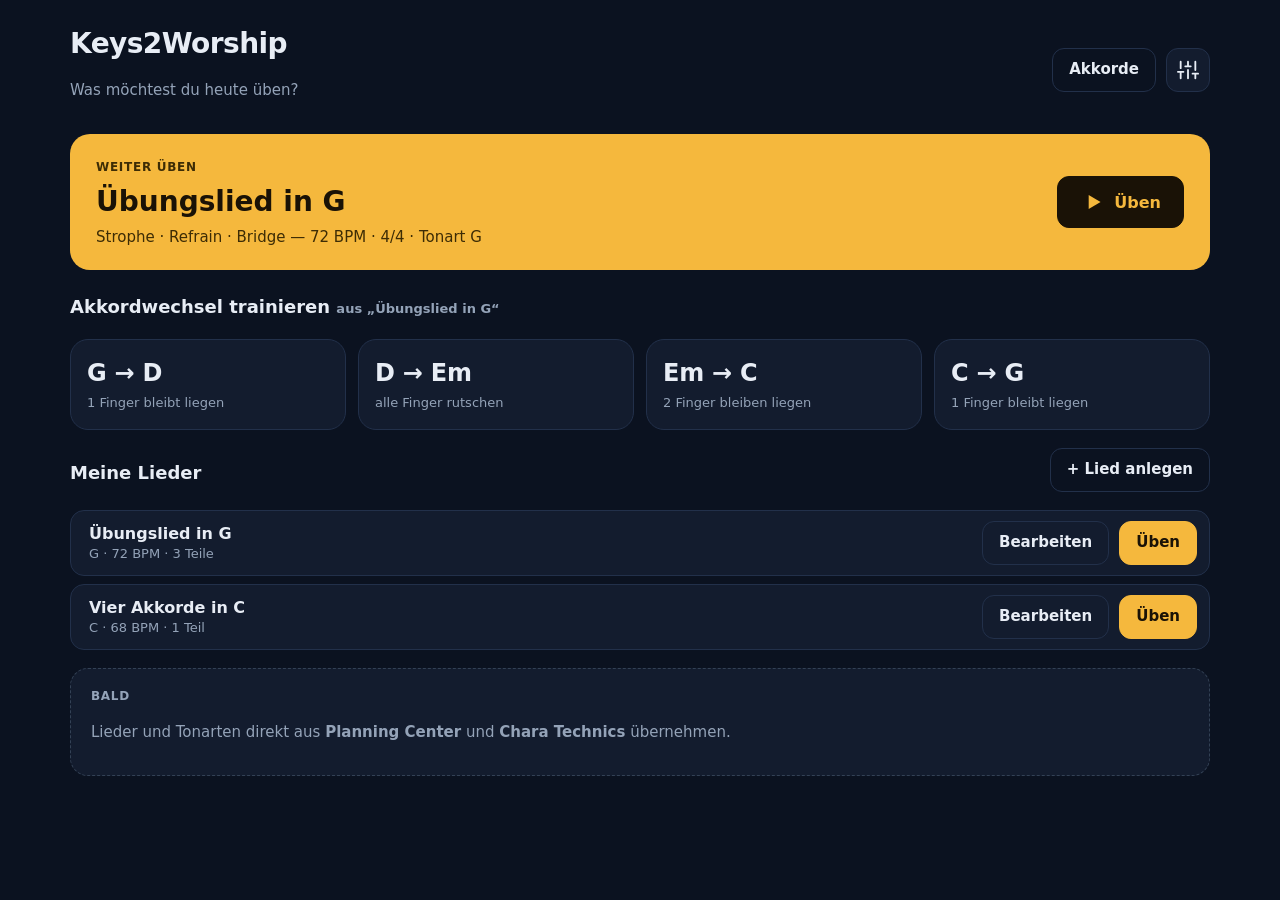
==== index.html @ e1649c47 "Prototyp v0.1: Übungsansicht mit gleitenden Fingersätzen, Metronom und Klang - Klaviatur mit farbige" ====
<!doctype html>
<html lang="de">
<head>
  <meta charset="utf-8">
  <meta name="viewport" content="width=device-width, initial-scale=1, viewport-fit=cover, user-scalable=no">
  <meta name="theme-color" content="#0B1220">
  <meta name="apple-mobile-web-app-capable" content="yes">
  <meta name="mobile-web-app-capable" content="yes">
  <meta name="apple-mobile-web-app-status-bar-style" content="black-translucent">
  <meta name="apple-mobile-web-app-title" content="Keys2Worship">
  <meta name="description" content="Klavier lernen für Lobpreis: Fingersätze, kurze Akkordwechsel, Metronom.">
  <title>Keys2Worship</title>
  <link rel="manifest" href="manifest.webmanifest">
  <link rel="icon" href="icons/icon.svg" type="image/svg+xml">
  <link rel="apple-touch-icon" href="icons/apple-touch-icon.png">
  <link rel="stylesheet" href="css/app.css">
</head>
<body>
  <main id="app" aria-live="off"></main>
  <dialog id="settings" aria-label="Einstellungen"></dialog>
  <noscript>Keys2Worship braucht JavaScript.</noscript>
  <script type="module" src="js/app.js"></script>
</body>
</html>
---- css/app.css ----
/* Keys2Worship – dunkle "Bühnenlicht"-Oberfläche, optimiert fürs iPad im Querformat */
:root {
  --bg: #0B1220;
  --surface: #131C2E;
  --line: #22304A;
  --line-2: #334155;
  --text: #E8EDF5;
  --text-2: #CBD5E1;
  --muted: #94A3B8;
  --accent: #F5B83D;
  --accent-ink: #1A1206;
  --accent-ink-2: #3D2C05;
  --ok: #4ADE80;
  --danger: #F87171;
  --radius: 18px;
  --chord: ui-rounded, "SF Pro Rounded", "Nunito", system-ui, sans-serif;
  --pad: max(20px, env(safe-area-inset-left));
  color-scheme: dark;
}
* { box-sizing: border-box; }
html, body { margin: 0; background: var(--bg); color: var(--text); }
body {
  font: 15px/1.45 -apple-system, BlinkMacSystemFont, "Inter", "Segoe UI", system-ui, sans-serif;
  -webkit-font-smoothing: antialiased;
  -webkit-tap-highlight-color: transparent;
  overscroll-behavior: none;
}
button, input, select { font: inherit; color: inherit; }
button { cursor: pointer; }
a { color: var(--accent); text-decoration: none; }
:focus-visible { outline: 3px solid var(--accent); outline-offset: 2px; }
.sr-only { position: absolute; width: 1px; height: 1px; overflow: hidden; clip: rect(0 0 0 0); white-space: nowrap; }
.chord-font { font-family: var(--chord); font-weight: 700; letter-spacing: -0.01em; }
.muted { color: var(--muted); }
.small { font-size: 13px; }
.tiny { font-size: 11px; }
.strong { color: var(--text-2); font-weight: 600; }
.ok { color: var(--ok); }
.accent-text { color: var(--accent); }
.row-gap { display: flex; align-items: center; gap: 10px; }
.wrap { flex-wrap: wrap; }
.eyebrow { display: inline-flex; align-items: center; gap: 6px; font-size: 12px; font-weight: 700; letter-spacing: .06em; text-transform: uppercase; color: var(--muted); }
.eyebrow.accent { color: var(--accent); }
.eyebrow.dark { color: var(--accent-ink-2); }

/* Buttons */
.btn { display: inline-flex; align-items: center; justify-content: center; gap: 8px; min-height: 44px; padding: 0 16px; border-radius: 12px; border: 1px solid var(--line); background: var(--surface); color: var(--text); font-weight: 600; white-space: nowrap; }
.btn.primary { background: var(--accent); border-color: var(--accent); color: var(--accent-ink); }
.btn.dark { background: var(--accent-ink); border-color: var(--accent-ink); color: var(--accent); }
.btn.big { min-height: 52px; padding: 0 22px; font-size: 16px; }
.btn.ghost { background: transparent; }
.btn.danger { color: var(--danger); }
.btn.wide { width: 100%; }
.icon-btn { display: inline-flex; align-items: center; justify-content: center; width: 44px; height: 44px; border-radius: 12px; border: 1px solid var(--line); background: var(--surface); font-size: 22px; font-weight: 600; flex: none; }
.icon-btn.small { width: 40px; height: 40px; font-size: 20px; }
.icon-btn.tall { height: 76px; width: 48px; }
.back { display: inline-flex; align-items: center; gap: 6px; min-height: 44px; font-weight: 600; }
.play { width: 60px; height: 60px; border-radius: 50%; border: 0; background: var(--accent); color: var(--accent-ink); display: inline-flex; align-items: center; justify-content: center; flex: none; }

/* Segmentierte Auswahl */
.seg { display: inline-flex; gap: 3px; padding: 4px; border-radius: 14px; background: var(--surface); border: 1px solid var(--line); flex-wrap: wrap; }
.seg button { min-height: 38px; padding: 0 14px; border: 0; border-radius: 10px; background: transparent; color: var(--text-2); font-weight: 600; font-size: 14px; }
.seg button[aria-pressed="true"] { background: var(--accent); color: var(--accent-ink); }
.seg.small button { min-height: 34px; padding: 0 10px; font-size: 13px; }

/* Seitenlayout */
.page { max-width: 1180px; margin: 0 auto; padding: max(24px, env(safe-area-inset-top)) var(--pad) 48px; display: flex; flex-direction: column; gap: 18px; }
.topbar { display: flex; justify-content: space-between; align-items: center; gap: 16px; flex-wrap: wrap; }
.h1 { margin: 0; font-size: 28px; font-weight: 750; letter-spacing: -0.02em; }
.h2 { margin: 6px 0 0; font-size: 18px; }
.h2-row { display: flex; justify-content: space-between; align-items: center; }
.card { background: var(--surface); border: 1px solid var(--line); border-radius: var(--radius); padding: 16px 20px; }
.card.dashed { border-style: dashed; border-color: var(--line-2); }
.hero { background: var(--accent); color: var(--accent-ink); border-radius: 20px; padding: 22px 26px; display: flex; justify-content: space-between; align-items: center; gap: 16px; flex-wrap: wrap; }
.hero-title { margin: 4px 0; font-size: 28px; }
.hero-sub { margin: 0; color: var(--accent-ink-2); }
.tiles { display: grid; grid-template-columns: repeat(auto-fill, minmax(220px, 1fr)); gap: 12px; }
.tile { background: var(--surface); border: 1px solid var(--line); border-radius: var(--radius); padding: 16px; color: var(--text); display: flex; flex-direction: column; gap: 4px; }
.tile-title { font-size: 24px; }
.list { list-style: none; margin: 0; padding: 0; display: flex; flex-direction: column; gap: 8px; }
.list-item { display: flex; justify-content: space-between; align-items: center; gap: 12px; padding: 10px 12px 10px 18px; background: var(--surface); border: 1px solid var(--line); border-radius: 14px; flex-wrap: wrap; }
.list-item > div:first-child { display: flex; flex-direction: column; }
.li-title { font-weight: 600; font-size: 16px; }

/* Editor */
.editor { display: grid; grid-template-columns: minmax(280px, 360px) 1fr; gap: 16px; align-items: start; }
.form { display: flex; flex-direction: column; gap: 18px; }
.field { display: flex; flex-direction: column; gap: 8px; }
.field > span:first-child { font-size: 13px; font-weight: 600; color: var(--text-2); }
.input { height: 48px; padding: 0 14px; border-radius: 12px; border: 1px solid var(--line-2); background: var(--bg); color: var(--text); font-size: 16px; width: 100%; }
.input.center { text-align: center; font-size: 20px; }
.small-input { height: 40px; font-weight: 700; max-width: 240px; }
.stepper { display: flex; gap: 8px; align-items: center; }
.sections { display: flex; flex-direction: column; gap: 12px; }
.section { display: flex; flex-direction: column; gap: 10px; }
.section-head { display: flex; justify-content: space-between; gap: 8px; }
.chips { display: flex; flex-wrap: wrap; gap: 6px; min-height: 28px; }
.chip { padding: 3px 10px; border-radius: 8px; background: var(--bg); border: 1px solid var(--line-2); font-family: var(--chord); font-weight: 700; }
.chip.bad { border-color: var(--danger); color: var(--danger); }
code { background: var(--bg); padding: 1px 6px; border-radius: 6px; }

/* Übungsansicht */
.practice { height: 100dvh; display: flex; flex-direction: column; gap: 12px; padding: max(12px, env(safe-area-inset-top)) var(--pad) max(12px, env(safe-area-inset-bottom)); overflow: hidden; }
.p-top { display: flex; justify-content: space-between; align-items: center; gap: 12px; flex-wrap: wrap; }
.p-title { display: flex; flex-direction: column; }
.p-title strong { font-size: 18px; }
.strip { display: flex; gap: 10px; align-items: center; }
.strip-scroll { flex: 1; display: flex; gap: 10px; overflow-x: auto; scroll-snap-type: x proximity; padding: 2px; scrollbar-width: none; }
.strip-scroll::-webkit-scrollbar { display: none; }
.chord-card { flex: 0 0 auto; min-width: 150px; height: 76px; border-radius: 14px; border: 2px solid var(--line); background: var(--surface); display: flex; align-items: center; justify-content: space-between; gap: 12px; padding: 0 16px; text-align: left; scroll-snap-align: center; }
.cc-name { font-size: 32px; }
.cc-meta { display: flex; flex-direction: column; align-items: flex-end; }
.cc-tag { font-size: 11px; font-weight: 700; letter-spacing: .05em; text-transform: uppercase; color: var(--muted); }
.cc-inv { font-size: 12px; color: var(--muted); }
.chord-card.cur { background: var(--accent); border-color: var(--accent); color: var(--accent-ink); }
.chord-card.cur .cc-tag, .chord-card.cur .cc-inv { color: var(--accent-ink-2); }
.chord-card.nxt { border-style: dashed; border-color: var(--accent); }
.p-mid { display: grid; grid-template-columns: minmax(240px, 300px) 1fr minmax(290px, 330px); gap: 12px; }
.now { display: flex; align-items: center; gap: 16px; }
.now-col { display: flex; flex-direction: column; }
.now-name { font-size: 64px; line-height: 1; }
.next-name { font-size: 40px; line-height: 1; color: var(--text-2); }
.moves { display: flex; flex-direction: column; gap: 8px; }
.moves-head { display: flex; justify-content: space-between; gap: 10px; flex-wrap: wrap; }
.mv { display: flex; align-items: center; gap: 12px; }
.mv-t { font-weight: 600; min-width: 200px; }
.dot { width: 26px; height: 26px; border-radius: 50%; display: inline-flex; align-items: center; justify-content: center; color: var(--bg); font-weight: 700; font-size: 14px; flex: none; }
.dot.solid { width: 16px; height: 16px; background: var(--text); }
.dot.dashed { width: 16px; height: 16px; border: 2px dashed var(--text); }
.dot.lh { width: 18px; height: 18px; background: #475569; color: #fff; font-size: 10px; }
.metro { display: flex; flex-direction: column; gap: 10px; justify-content: space-between; }
.metro-row { display: flex; align-items: center; justify-content: space-between; gap: 8px; }
.beats { display: flex; align-items: center; gap: 12px; height: 28px; }
.beat { width: 18px; height: 18px; border-radius: 50%; background: var(--line); transition: background-color 60ms; }
.beat.big { width: 24px; height: 24px; }
.beat.on { background: var(--text); }
.beat.on.accent { background: var(--accent); }
.bpm { display: flex; flex-direction: column; align-items: center; min-width: 52px; }
.bpm span:first-child { font-size: 26px; line-height: 1; }
.warn { margin: 0; color: var(--danger); font-size: 13px; }
.legend { display: flex; justify-content: space-between; gap: 12px; flex-wrap: wrap; font-size: 13px; color: var(--text-2); }
.lg { display: inline-flex; align-items: center; gap: 6px; }
.legend .dot { width: 20px; height: 20px; font-size: 11px; }

/* Klaviatur */
.kb-wrap { flex: 1; min-height: 190px; display: flex; flex-direction: column; }
.kb { position: relative; display: flex; flex-direction: column; }
.kb-arrows { position: relative; height: 62px; flex: none; }
.kb-keys { position: relative; flex: 1; min-height: 150px; overflow: hidden; border-radius: 0 0 12px 12px; box-shadow: 0 -6px 0 #1E293B; background: var(--bg); touch-action: manipulation; user-select: none; -webkit-user-select: none; }
.key { position: absolute; top: 0; margin: 0; padding: 0; border: 0; touch-action: manipulation; }
.key.white { background: #F8FAFC; border-radius: 0 0 8px 8px; display: flex; align-items: flex-end; justify-content: center; padding-bottom: 6px; font-size: 11px; font-weight: 600; color: #475569; z-index: 1; }
.key.black { background: #111827; border-radius: 0 0 6px 6px; box-shadow: inset 0 -6px 0 rgba(0,0,0,.35); z-index: 2; }
.key.down { filter: brightness(.8); }
.kb-overlay { position: absolute; inset: 0; pointer-events: none; z-index: 3; }
.kb-layer { position: absolute; inset: 0; }
.kb-marker { position: absolute; left: 0; top: 0; width: var(--marker, 34px); height: var(--marker, 34px); border-radius: 50%; border: 3px solid; display: flex; align-items: center; justify-content: center; font-weight: 800; font-size: calc(var(--marker, 34px) * 0.5); will-change: transform; }
.kb-marker.ghost { background: #fff; border-style: dashed; transition: opacity .2s; }
.kb-pill { position: absolute; left: 0; top: 0; width: 48px; height: 18px; border-radius: 9px; background: var(--bg); color: var(--accent); font-size: 11px; font-weight: 700; display: flex; align-items: center; justify-content: center; }
.kb-arrow { position: absolute; height: 3px; border-radius: 2px; }
.kb-arrowhead { position: absolute; width: 0; height: 0; border-top: 7px solid transparent; border-bottom: 7px solid transparent; }
.kb-arrowhead.right { border-left: 12px solid currentColor; }
.kb-arrowhead.left { border-right: 12px solid currentColor; }
.kb-chip { position: absolute; width: 20px; height: 20px; border-radius: 50%; color: var(--bg); font-size: 12px; font-weight: 700; display: flex; align-items: center; justify-content: center; }

/* Bibliothek */
.lib-head { display: flex; align-items: baseline; gap: 16px; flex-wrap: wrap; }
.lib-name { font-size: 60px; line-height: 1; }
.lib-grid { display: grid; grid-template-columns: repeat(auto-fit, minmax(300px, 1fr)); gap: 14px; }
.lib-card { display: flex; flex-direction: column; gap: 12px; }
.lib-row { display: flex; justify-content: space-between; align-items: center; gap: 8px; }
.mini-kb { height: 130px; }
.mini-kb .kb-keys { min-height: 120px; }
.seg.roots button { min-width: 48px; font-family: var(--chord); font-size: 16px; }

/* Einstellungen */
dialog { border: 1px solid var(--line); border-radius: 20px; background: var(--surface); color: var(--text); padding: 0; width: min(520px, 92vw); }
dialog::backdrop { background: rgba(0,0,0,.55); }
.sheet { padding: 22px; display: flex; flex-direction: column; gap: 14px; }
.sheet h2 { margin: 0 0 4px; }
.sheet .row { display: flex; justify-content: space-between; align-items: center; gap: 16px; min-height: 44px; }
.sheet select, .sheet input[type=range] { min-height: 40px; background: var(--bg); border: 1px solid var(--line-2); border-radius: 10px; padding: 0 10px; }
.sheet input[type=checkbox] { width: 24px; height: 24px; accent-color: var(--accent); }
.sheet-actions { display: flex; justify-content: flex-end; }

/* Kleinere Bildschirme */
@media (max-width: 1000px) {
  .p-mid { grid-template-columns: 1fr minmax(280px, 330px); }
  .p-mid .moves { display: none; }
  .editor { grid-template-columns: 1fr; }
}
@media (max-width: 700px) {
  .hide-narrow { display: none; }
  .p-mid { grid-template-columns: 1fr; }
}
/* iPhone quer und andere niedrige Bildschirme */
@media (max-height: 560px) {
  .practice { gap: 8px; padding-top: max(8px, env(safe-area-inset-top)); }
  .hide-short, .p-mid .moves, .p-mid .now, .p-title span, .back span { display: none; }
  .p-top { flex-wrap: nowrap; }
  .p-top > .row-gap:first-child { flex: none; }
  .p-top > .row-gap.wrap { flex-wrap: nowrap; overflow-x: auto; scrollbar-width: none; }
  .p-top > .row-gap.wrap::-webkit-scrollbar { display: none; }
  .p-title strong { font-size: 15px; white-space: nowrap; }
  .seg { flex-wrap: nowrap; flex: none; }
  .seg button { min-height: 34px; padding: 0 10px; font-size: 13px; white-space: nowrap; }
  .chord-card { height: 50px; min-width: 104px; padding: 0 12px; }
  .cc-name { font-size: 24px; }
  .cc-inv { display: none; }
  .icon-btn.tall { height: 50px; width: 44px; }
  .p-mid { display: flex; }
  .metro { flex: 1; flex-direction: row; align-items: center; padding: 6px 12px; gap: 14px; }
  .metro .eyebrow { display: none; }
  .play { width: 46px; height: 46px; }
  .bpm span:first-child { font-size: 22px; }
  .kb-arrows { height: 44px; }
  .kb-wrap { min-height: 140px; }
  .kb-keys { min-height: 110px; }
}
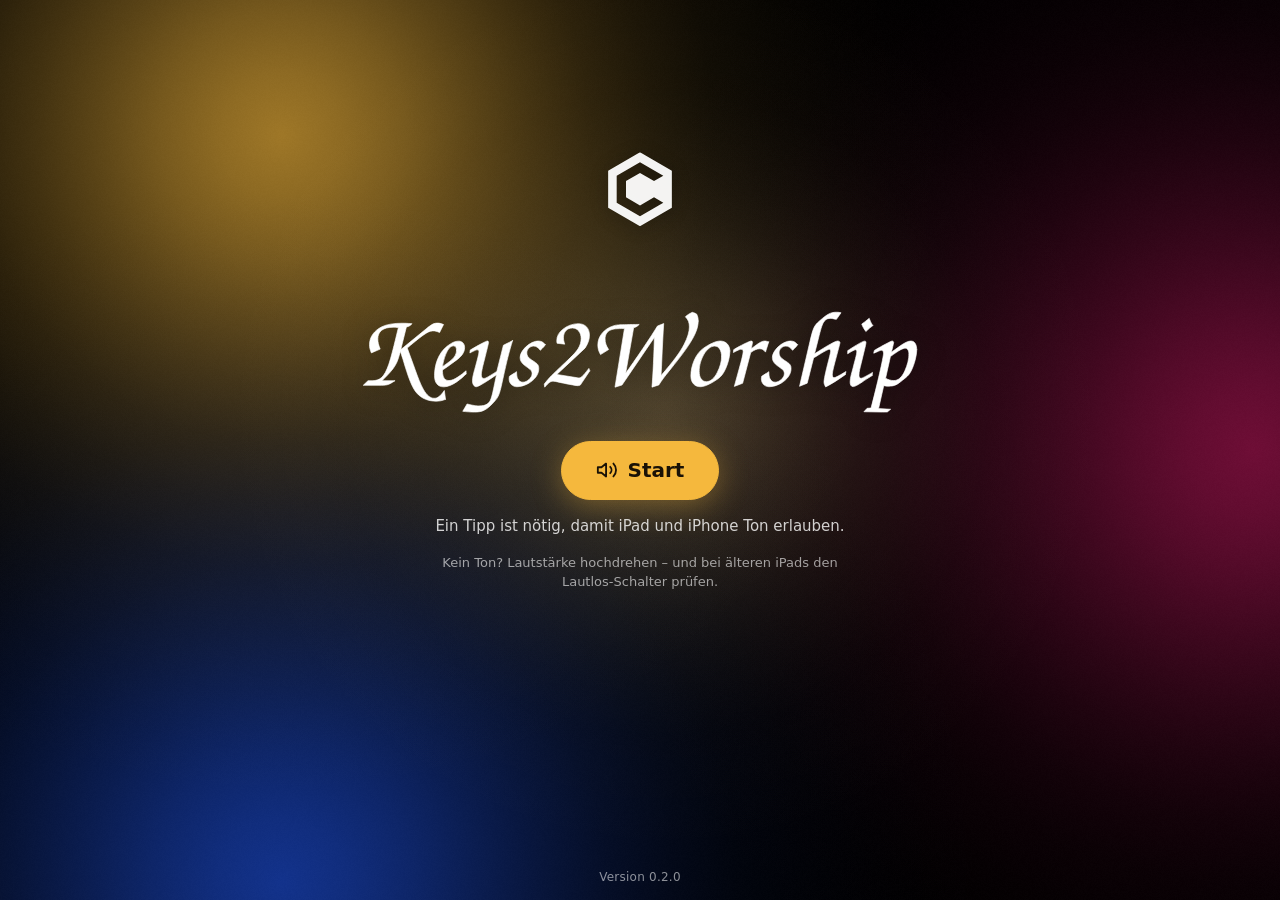
==== commit e629481e: "Version 0.2.0: Startbildschirm mit Schriftzug-Animation und Ton-Freischaltung - Startbildschirm wie " ====
--- a/index.html
+++ b/index.html
@@ -17,6 +17,21 @@
 </head>
 <body>
   <main id="app" aria-live="off"></main>
+
+  <!-- Start-Bildschirm: Ton freischalten (iPad/iPhone brauchen einen Tipp), Schriftzug, Version -->
+  <div id="unlock" role="dialog" aria-modal="true" aria-label="Keys2Worship starten">
+    <canvas class="nebel" id="nebel" aria-hidden="true"></canvas>
+    <img id="charaLogo" src="icons/chara-logo.svg" alt="Gemeinschaft Chara">
+    <svg class="hello" viewBox="58 -708 5194 986" aria-label="Keys2Worship" role="img"><g transform="scale(1,-1)"><path class="g" d="M851 -130 840 -48C801 -103 779 -120 745 -120C710 -120 675 -91 646 -38C617 16 603 50 552 193L496 346C653 479 693 505 737 505C755 505 768 502 796 490L833 564C808 574 795 577 777 577C745 577 724 567 678 529L468 357C465 354 453 345 436 332L488 541C517 549 525 554 540 572C495 575 474 576 449 576C370 576 306 565 262 544C187 507 146 448 146 376C146 350 150 335 163 301L245 336C229 375 223 400 223 431C223 501 273 539 366 539C377 539 393 538 414 536L384 413C353 288 339 236 323 190C284 79 247 43 170 43H132L88 0H225C313 0 315 1 383 43H262C384 165 400 191 432 316C434 309 437 302 439 294C445 277 445 276 457 239L475 179C518 39 548 -30 584 -71C628 -121 689 -147 763 -147C796 -147 814 -144 851 -130Z" transform="translate(0 0)"/><path class="g" d="M382 106V135C345 105 274 44 223 44C167 44 162 104 163 143C186 154 284 228 304 243C341 273 368 305 368 352C368 385 348 410 311 410C275 410 244 392 208 364C120 296 89 184 89 90C89 29 114 -14 175 -14C252 -14 341 65 382 106ZM294 324C294 252 212 211 164 174C168 224 206 366 263 366C285 366 294 346 294 324Z" transform="translate(660 0)"/><path class="g" d="M473 415 445 400 410 383C405 380 397 377 388 372L327 129C227 67 222 64 205 64C192 64 183 78 183 96C183 118 192 164 211 235C236 334 250 390 250 399C250 406 245 411 239 411C228 411 164 377 80 327L77 300C124 324 135 329 146 329C156 329 161 323 161 314C161 296 154 266 130 178C106 91 101 69 101 43C101 11 116 -13 136 -13C155 -13 235 35 324 99C286 -84 286 -84 274 -121C258 -172 226 -191 161 -191C132 -191 110 -187 51 -173L11 -241C42 -245 86 -248 121 -248C191 -248 231 -229 288 -168C346 -106 350 -95 385 68C420 229 439 304 473 415Z" transform="translate(1000 0)"/><path class="g" d="M377 377C357 401 338 411 310 411C237 411 143 324 143 258C143 227 159 203 197 176C247 141 254 132 254 107C254 71 208 29 169 29C147 29 130 41 120 63C113 78 111 93 110 127C99 119 91 114 87 111C79 106 70 101 61 95C61 95 53 90 43 83C42 74 41 66 41 60C41 17 71 -13 115 -13C146 -13 189 0 221 18C280 52 316 103 316 153C316 190 309 198 253 233C219 255 205 274 205 300C205 334 234 364 268 364C291 364 308 353 330 325C364 358 364 358 377 377Z" transform="translate(1400 0)"/><path class="g" d="M469 134 461 157C397 76 390 69 363 69C358 69 351 70 342 72L163 101L286 215L375 298L425 345C454 389 466 423 466 467C466 531 425 572 363 572C312 572 259 553 218 519C182 491 163 455 163 414C163 406 164 401 166 390L237 382C228 409 225 423 225 441C225 496 258 532 308 532C355 532 389 491 389 434C389 403 379 368 363 343C342 309 317 282 240 210C111 89 96 74 47 12L51 -17C94 30 106 38 131 38C141 38 154 36 170 32C244 15 342 -3 358 -3C366 -3 371 -2 381 2Z" transform="translate(1720 0)"/><path class="g" d="M1035 596C1035 623 1031 639 1020 661C1006 669 1003 670 980 677C952 664 940 657 916 636C943 608 953 582 953 541C953 497 936 442 905 381C866 306 811 231 690 90L695 178L701 319L710 495L715 573L657 550C611 472 437 214 362 112L436 533C457 540 469 547 488 565C294 563 282 563 246 551C160 523 104 454 104 375C104 342 112 314 129 285L204 332C181 367 171 396 171 430C171 471 191 502 228 515C252 524 276 526 351 527L263 -17L328 3L628 444C626 324 615 74 606 -17L670 4C704 56 716 73 780 152C969 384 1035 498 1035 596Z" transform="translate(2160 0)"/><path class="g" d="M449 319C449 373 412 411 359 411C319 411 255 382 196 338C132 290 87 186 87 87C87 26 121 -13 174 -13C202 -13 230 -3 276 21C326 49 359 74 377 98C417 152 449 250 449 319ZM372 265C372 223 358 171 333 122C305 65 269 34 231 34C190 34 164 71 164 128C164 244 237 364 307 364C347 364 372 325 372 265Z" transform="translate(3040 0)"/><path class="g" d="M409 403C390 409 382 411 372 411C354 411 333 402 306 383L247 340C248 348 250 353 250 356C258 389 259 395 259 400C259 406 253 411 246 411C233 411 145 368 84 331L81 304C135 332 141 334 153 334C166 334 172 327 172 313C172 299 162 252 150 209L90 -10L167 19L242 304C276 329 299 339 326 339C348 339 361 331 379 308Z" transform="translate(3440 0)"/><path class="g" d="M377 377C357 401 338 411 310 411C237 411 143 324 143 258C143 227 159 203 197 176C247 141 254 132 254 107C254 71 208 29 169 29C147 29 130 41 120 63C113 78 111 93 110 127C99 119 91 114 87 111C79 106 70 101 61 95C61 95 53 90 43 83C42 74 41 66 41 60C41 17 71 -13 115 -13C146 -13 189 0 221 18C280 52 316 103 316 153C316 190 309 198 253 233C219 255 205 274 205 300C205 334 234 364 268 364C291 364 308 353 330 325C364 358 364 358 377 377Z" transform="translate(3740 0)"/><path class="g" d="M499 99 506 128C421 78 407 71 394 71C385 71 379 81 379 97C379 117 385 146 402 211C434 329 450 390 450 394C450 404 442 411 429 411C408 411 339 373 214 292L248 426C272 524 282 555 295 580C309 608 330 621 357 621C370 621 378 620 417 612L460 673C442 677 434 678 419 678C364 678 335 663 262 599C210 553 202 536 171 404L75 -9L146 20L205 253C215 260 227 267 229 268C298 312 340 334 351 334C358 334 363 327 363 318C363 306 359 287 345 233C314 113 302 55 302 28C302 16 306 4 317 -15C372 13 444 59 499 99Z" transform="translate(4060 0)"/><path class="g" d="M308 90 312 120C263 90 214 65 205 65C194 65 186 77 186 93C186 129 198 167 207 205L238 332C243 353 251 385 251 397C251 405 248 410 239 410C216 410 112 342 82 322L81 293C104 306 140 330 154 330C165 330 166 319 166 310C166 288 144 214 133 168C122 122 104 75 104 30C104 4 114 -12 130 -12C147 -12 165 -3 223 35C239 46 247 52 308 90ZM315 554C297 583 296 586 286 609C285 613 283 618 281 622C275 617 271 614 267 611C240 588 238 587 212 569C220 545 227 533 250 499L283 529C289 533 292 536 315 554Z" transform="translate(4500 0)"/><path class="g" d="M482 331C482 379 461 411 428 411C404 411 370 396 329 366L247 307C250 318 252 329 254 335C263 373 268 394 268 398C268 404 261 411 254 411C244 411 163 368 89 324L83 298C96 303 108 308 112 310C141 323 147 325 155 325C167 325 174 315 174 297C174 261 114 1 58 -211L22 -213L-8 -245L162 -248L209 -247L240 -222L128 -216L176 -3C196 -7 207 -8 224 -8C268 -8 292 1 332 33C383 72 402 90 415 108C450 159 482 266 482 331ZM410 289C410 244 396 188 371 133C344 74 310 44 269 44C244 44 217 52 193 66L230 231L238 267C321 327 351 344 377 344C397 344 410 322 410 289Z" transform="translate(4740 0)"/></g></svg>
+    <button class="btn" id="unlockBtn" type="button">
+      <svg viewBox="0 0 24 24" width="22" height="22" fill="none" stroke="currentColor" stroke-width="2" stroke-linecap="round" stroke-linejoin="round" aria-hidden="true"><path d="M11 5L6 9H2v6h4l5 4V5z"/><path d="M15.5 8.5a5 5 0 0 1 0 7"/><path d="M19 5a10 10 0 0 1 0 14"/></svg>
+      Start
+    </button>
+    <p>Ein Tipp ist nötig, damit iPad und iPhone Ton erlauben.</p>
+    <p class="small-hint">Kein Ton? Lautstärke hochdrehen – und bei älteren iPads den Lautlos-Schalter prüfen.</p>
+    <p id="unlockHint" aria-live="polite"></p>
+    <div id="unlockVersion"></div>
+  </div>
   <dialog id="settings" aria-label="Einstellungen"></dialog>
   <noscript>Keys2Worship braucht JavaScript.</noscript>
   <script type="module" src="js/app.js"></script>
--- a/css/app.css
+++ b/css/app.css
@@ -216,3 +216,21 @@
   .kb-wrap { min-height: 140px; }
   .kb-keys { min-height: 110px; }
 }
+
+/* ================= Start-Bildschirm (wie Ambientpad) ================= */
+#unlock { position: fixed; inset: 0; z-index: 50; background: #000; display: flex; flex-direction: column; align-items: center; justify-content: center; gap: 16px; padding: 24px; text-align: center; overflow: hidden; isolation: isolate; }
+#unlock.hidden { display: none; }
+#unlock > *:not(.nebel) { position: relative; z-index: 1; }
+#unlock .nebel { position: absolute; inset: 0; width: 100%; height: 100%; z-index: 0; background: #000; pointer-events: none; display: block; }
+#charaLogo { position: absolute !important; left: 50%; top: 21%; transform: translate(-50%, -50%); width: clamp(44px, 12vw, 64px); height: auto; opacity: .95; filter: drop-shadow(0 2px 10px rgba(0,0,0,.25)); animation: logoIn 1.2s ease-out both; }
+@keyframes logoIn { from { opacity: 0; transform: translate(-50%, -40%); } to { opacity: .95; transform: translate(-50%, -50%); } }
+#unlock .hello { width: min(86vw, 560px); height: auto; overflow: visible; margin-bottom: 10px; filter: drop-shadow(0 2px 14px rgba(0,0,0,.35)); }
+#unlock .hello .g { fill: #fff; fill-opacity: 0; stroke: #fff; stroke-width: 6; stroke-linecap: round; stroke-linejoin: round; }
+#unlockBtn { border-radius: 999px; min-height: 56px; padding: 14px 34px; font-size: 20px; gap: 10px; background: var(--accent); border-color: var(--accent); color: var(--accent-ink); box-shadow: 0 6px 30px rgba(245,184,61,.35); }
+#unlock p { margin: 0; max-width: 440px; color: rgba(255,255,255,.8); }
+#unlock .small-hint { font-size: 13px; color: rgba(255,255,255,.6); }
+#unlockHint:empty { display: none; }
+#unlockHint { color: #FFD27A; font-weight: 600; }
+#unlockVersion { position: absolute !important; left: 0; right: 0; bottom: calc(env(safe-area-inset-bottom) + 14px); font-size: 12px; letter-spacing: .02em; color: rgba(255,255,255,.55); }
+@media (prefers-reduced-motion: reduce) { #unlock .hello .g { fill-opacity: 1; stroke-opacity: 0; } #charaLogo { animation: none; } }
+.app-footer { text-align: center; font-size: 12px; color: var(--muted); padding-top: 8px; }
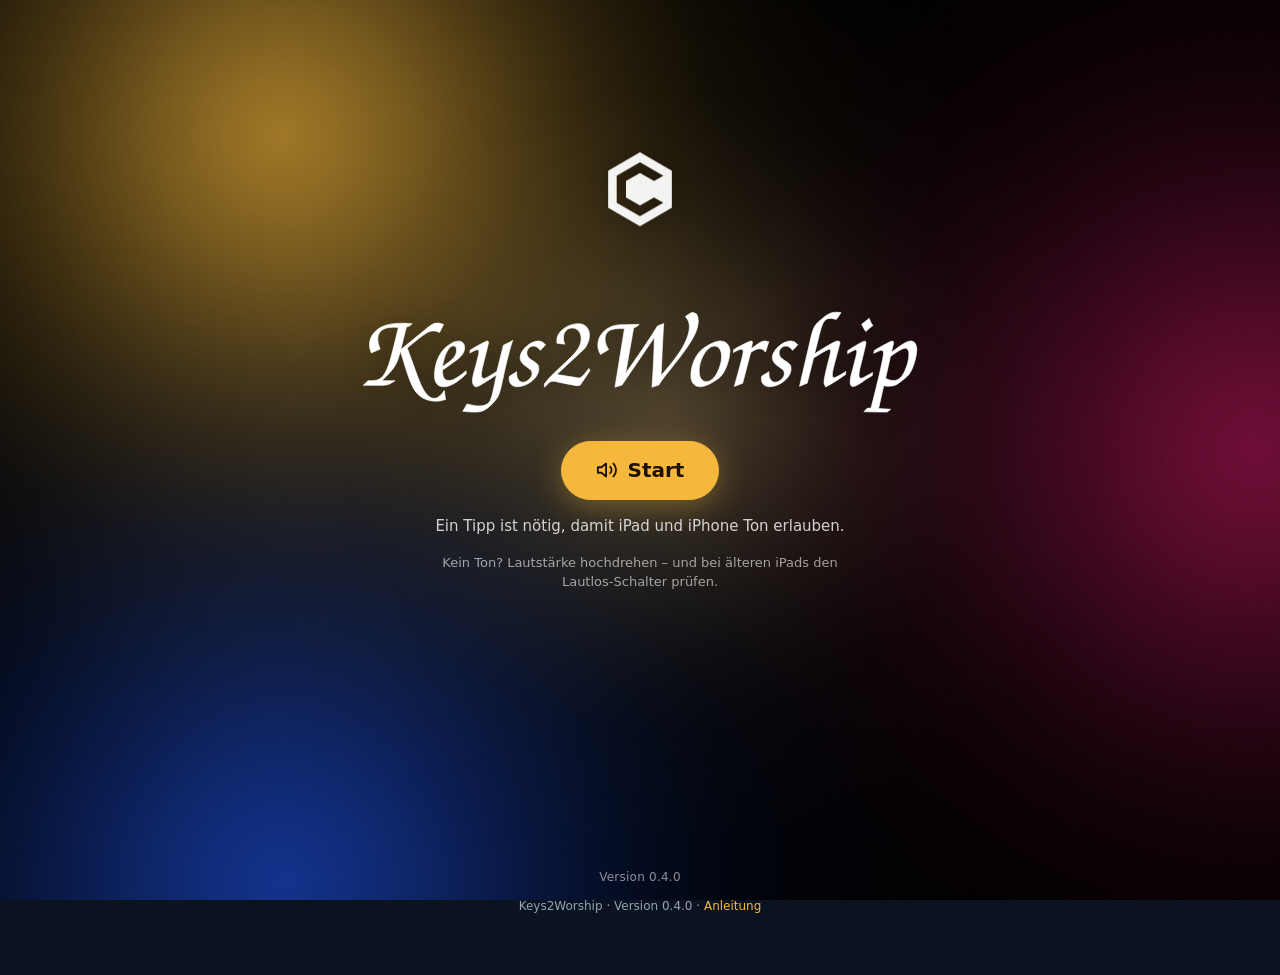
==== commit f3427e4c: "Version 0.4.0: Planning Center, Einstellungen wie Ambientpad, Anleitung - Planning Center: Anmeldung" ====
--- a/index.html
+++ b/index.html
@@ -32,7 +32,8 @@
     <p id="unlockHint" aria-live="polite"></p>
     <div id="unlockVersion"></div>
   </div>
-  <dialog id="settings" aria-label="Einstellungen"></dialog>
+  <dialog id="settings" class="sheet-dlg" aria-label="Einstellungen"></dialog>
+  <dialog id="sheet2" class="sheet-dlg" aria-label="Planning Center"></dialog>
   <noscript>Keys2Worship braucht JavaScript.</noscript>
   <script type="module" src="js/app.js"></script>
 </body>
--- a/css/app.css
+++ b/css/app.css
@@ -143,10 +143,17 @@
 .legend .dot { width: 20px; height: 20px; font-size: 11px; }
 
 /* Klaviatur */
-.kb-wrap { flex: 1; min-height: 190px; display: flex; flex-direction: column; }
+.kb-area { flex: 1; min-height: 210px; display: flex; flex-direction: column; gap: 6px; }
+.kb-tools { display: flex; justify-content: space-between; align-items: center; gap: 10px; flex-wrap: wrap; }
+.zoom { display: flex; align-items: center; gap: 6px; }
+.zoom-label { min-width: 104px; min-height: 40px; font-variant-numeric: tabular-nums; }
+.zoom-label.real { color: var(--accent); border-color: var(--accent); }
+.kb-wrap { flex: 1; min-height: 170px; display: flex; flex-direction: column; }
 .kb { position: relative; display: flex; flex-direction: column; }
+.kb-viewport { position: relative; flex: 1; display: flex; overflow: hidden; touch-action: none; }
+.kb-track { position: relative; flex: none; display: flex; flex-direction: column; will-change: transform; }
 .kb-arrows { position: relative; height: 62px; flex: none; }
-.kb-keys { position: relative; flex: 1; min-height: 150px; overflow: hidden; border-radius: 0 0 12px 12px; box-shadow: 0 -6px 0 #1E293B; background: var(--bg); touch-action: manipulation; user-select: none; -webkit-user-select: none; }
+.kb-keys { position: relative; flex: 1; min-height: 120px; overflow: hidden; border-radius: 0 0 12px 12px; box-shadow: 0 -6px 0 #1E293B; background: var(--bg); touch-action: manipulation; user-select: none; -webkit-user-select: none; }
 .key { position: absolute; top: 0; margin: 0; padding: 0; border: 0; touch-action: manipulation; }
 .key.white { background: #F8FAFC; border-radius: 0 0 8px 8px; display: flex; align-items: flex-end; justify-content: center; padding-bottom: 6px; font-size: 11px; font-weight: 600; color: #475569; z-index: 1; }
 .key.black { background: #111827; border-radius: 0 0 6px 6px; box-shadow: inset 0 -6px 0 rgba(0,0,0,.35); z-index: 2; }
@@ -161,6 +168,8 @@
 .kb-arrowhead.right { border-left: 12px solid currentColor; }
 .kb-arrowhead.left { border-right: 12px solid currentColor; }
 .kb-chip { position: absolute; width: 20px; height: 20px; border-radius: 50%; color: var(--bg); font-size: 12px; font-weight: 700; display: flex; align-items: center; justify-content: center; }
+.calib { display: flex; flex-direction: column; gap: 8px; }
+.calib-bar { height: 24px; border-radius: 6px; background: repeating-linear-gradient(90deg, var(--accent) 0 10%, #FFD27A 10% 20%); max-width: 100%; }
 
 /* Bibliothek */
 .lib-head { display: flex; align-items: baseline; gap: 16px; flex-wrap: wrap; }
@@ -172,15 +181,57 @@
 .mini-kb .kb-keys { min-height: 120px; }
 .seg.roots button { min-width: 48px; font-family: var(--chord); font-size: 16px; }
 
-/* Einstellungen */
-dialog { border: 1px solid var(--line); border-radius: 20px; background: var(--surface); color: var(--text); padding: 0; width: min(520px, 92vw); }
-dialog::backdrop { background: rgba(0,0,0,.55); }
-.sheet { padding: 22px; display: flex; flex-direction: column; gap: 14px; }
-.sheet h2 { margin: 0 0 4px; }
-.sheet .row { display: flex; justify-content: space-between; align-items: center; gap: 16px; min-height: 44px; }
-.sheet select, .sheet input[type=range] { min-height: 40px; background: var(--bg); border: 1px solid var(--line-2); border-radius: 10px; padding: 0 10px; }
-.sheet input[type=checkbox] { width: 24px; height: 24px; accent-color: var(--accent); }
-.sheet-actions { display: flex; justify-content: flex-end; }
+/* Einstellungen & Auswahl-Blätter (wie Ambientpad: Blatt von unten, Menü mit Unterseiten) */
+dialog.sheet-dlg { border: 0; padding: 0; margin: auto auto 0; width: min(640px, 100vw); max-width: 100vw; max-height: calc(100dvh - env(safe-area-inset-top) - 24px); background: transparent; color: var(--text); overflow: visible; }
+@media (min-width: 760px) { dialog.sheet-dlg { margin: auto; } dialog.sheet-dlg .sheet { border-radius: 20px; } }
+dialog.sheet-dlg::backdrop { background: rgba(0,0,0,.5); }
+.sheet { background: #151C2B; border-radius: 16px 16px 0 0; padding: 8px 16px calc(env(safe-area-inset-bottom) + 20px); display: flex; flex-direction: column; gap: 14px; max-height: calc(100dvh - env(safe-area-inset-top) - 24px); overflow-y: auto; overscroll-behavior: contain; border: 1px solid var(--line); }
+.sheet::before { content: ""; align-self: center; flex: none; width: 36px; height: 5px; border-radius: 3px; background: var(--line-2); margin-bottom: 2px; }
+.sheet-head { display: grid; grid-template-columns: 1fr auto 1fr; align-items: center; gap: 8px; }
+.sheet-head h2 { margin: 0; font-size: 17px; font-weight: 700; text-align: center; white-space: nowrap; }
+.sheet-head > :last-child { justify-self: end; }
+.linkbtn { border: 0; background: none; color: var(--accent); font-size: 16px; min-height: 44px; padding: 0 4px; justify-self: start; }
+.linkbtn.strong { font-weight: 700; }
+.spage { display: flex; flex-direction: column; gap: 14px; }
+.spage p { margin: 0; color: var(--text-2); }
+.menu, .group { background: var(--surface); border: 1px solid var(--line); border-radius: 14px; }
+.group { padding: 14px; display: flex; flex-direction: column; gap: 12px; }
+.mrow { appearance: none; border: 0; background: none; color: var(--text); font: inherit; width: 100%; display: flex; align-items: center; gap: 14px; padding: 10px 16px; min-height: 58px; text-align: left; position: relative; text-decoration: none; }
+.mrow + .mrow::before { content: ""; position: absolute; top: 0; left: 64px; right: 0; height: 1px; background: var(--line); }
+.mrow:active { background: #1B2436; }
+.mrow .mi { width: 34px; height: 34px; border-radius: 9px; background: #22304A; display: flex; align-items: center; justify-content: center; font-size: 17px; flex: none; font-weight: 700; }
+.mrow .mt { flex: 1; min-width: 0; display: flex; flex-direction: column; }
+.mrow .mt b { font-size: 16px; font-weight: 600; }
+.mrow .mt small { color: var(--muted); font-size: 13px; }
+.mrow .mc { color: var(--muted); font-size: 22px; }
+.mrow.feature { border-radius: 14px; min-height: 68px; background: linear-gradient(135deg, #F5B83D, #F08C2A); color: var(--accent-ink); box-shadow: 0 8px 22px rgba(245,160,40,.3); }
+.mrow.feature .mi { width: 40px; height: 40px; border-radius: 10px; background: rgba(255,255,255,.92); }
+.mrow.feature .mt small, .mrow.feature .mc { color: rgba(26,18,6,.75); }
+.field-label { font-size: 13px; font-weight: 600; color: var(--text-2); }
+.trow { display: flex; align-items: center; gap: 12px; padding: 6px 2px; cursor: pointer; }
+.trow input { width: 22px; height: 22px; accent-color: var(--accent); flex: none; }
+.trow span { display: flex; flex-direction: column; }
+.trow small { color: var(--muted); font-size: 13px; }
+details summary { color: var(--muted); cursor: pointer; padding: 6px 0; }
+.sheet input[type=range] { width: 100%; accent-color: var(--accent); }
+.sheet .seg { align-self: flex-start; }
+.pick-list { display: flex; flex-direction: column; gap: 8px; }
+.pick { display: flex; align-items: center; justify-content: space-between; gap: 12px; width: 100%; text-align: left; padding: 12px 14px; border-radius: 12px; border: 1px solid var(--line); background: var(--surface); color: var(--text); min-height: 56px; flex-wrap: wrap; }
+.pick > span:first-child { display: flex; flex-direction: column; min-width: 0; flex: 1; }
+.pick small { color: var(--muted); font-size: 13px; }
+.pick em { color: #FCA5A5; font-style: normal; }
+.pick.back { min-height: 44px; color: var(--accent); }
+.pick .mc { color: var(--muted); font-size: 22px; }
+.calib { display: flex; flex-direction: column; gap: 8px; }
+.calib-bar { height: 24px; border-radius: 6px; background: repeating-linear-gradient(90deg, var(--accent) 0 10%, #FFD27A 10% 20%); max-width: 100%; }
+#toast { position: fixed; left: 50%; bottom: calc(env(safe-area-inset-bottom) + 24px); transform: translate(-50%, 20px); background: #F8FAFC; color: #0B1220; padding: 12px 18px; border-radius: 999px; font-weight: 600; font-size: 15px; box-shadow: 0 10px 30px rgba(0,0,0,.4); opacity: 0; pointer-events: none; transition: opacity .25s, transform .25s; z-index: 100; max-width: 90vw; text-align: center; }
+#toast.on { opacity: 1; transform: translate(-50%, 0); }
+.tag { display: inline-block; font-size: 11px; font-weight: 700; padding: 1px 7px; border-radius: 999px; background: #22304A; color: var(--text-2); vertical-align: 2px; margin-left: 4px; }
+.num { display: inline-flex; width: 24px; height: 24px; border-radius: 50%; background: #22304A; color: var(--text-2); font-size: 12px; font-weight: 700; align-items: center; justify-content: center; margin-right: 10px; vertical-align: 1px; }
+.warn-text { color: #FCA5A5; }
+.setlist { padding: 0; }
+.sl-nav { display: flex; align-items: center; gap: 6px; margin-left: 6px; }
+.pco-card { display: flex; flex-direction: column; gap: 12px; }
 
 /* Kleinere Bildschirme */
 @media (max-width: 1000px) {
@@ -213,8 +264,11 @@
   .play { width: 46px; height: 46px; }
   .bpm span:first-child { font-size: 22px; }
   .kb-arrows { height: 44px; }
+  .kb-area { min-height: 170px; gap: 4px; }
   .kb-wrap { min-height: 140px; }
-  .kb-keys { min-height: 110px; }
+  .kb-keys { min-height: 100px; }
+  .kb-tools .seg button, .kb-tools .icon-btn.small { min-height: 32px; height: 32px; }
+  .zoom-label { min-height: 32px; }
 }
 
 /* ================= Start-Bildschirm (wie Ambientpad) ================= */
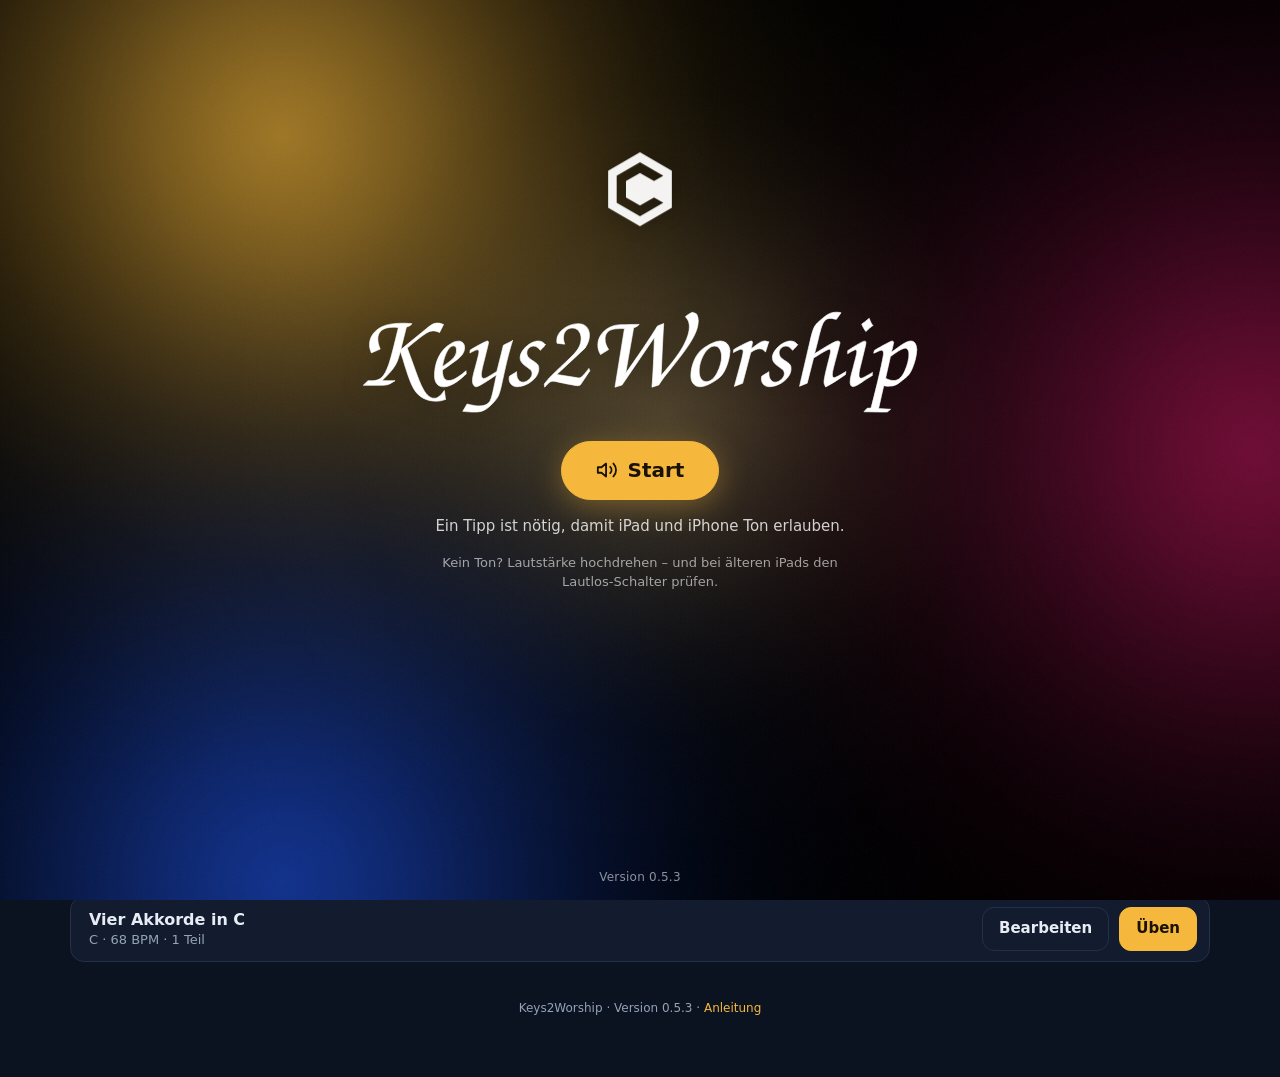
==== commit de5a6d18: "v0.5.3: Fix Endlosschleife bei MIDI-Start (schwarzer Bildschirm in MIDIWeb) - Startseite meldet alte" ====
--- a/index.html
+++ b/index.html
@@ -16,6 +16,25 @@
   <link rel="stylesheet" href="css/app.css">
 </head>
 <body>
+  <!-- Startet die App nicht (z. B. in einem anderen Browser), wird der Grund sichtbar statt eines schwarzen Bilds -->
+  <script>
+    (function () {
+      var errs = [];
+      function rec(m) { errs.push(String(m).slice(0, 300)); }
+      window.addEventListener('error', function (e) { rec((e.message || 'Fehler') + (e.filename ? ' (' + e.filename.split('/').pop() + ':' + e.lineno + ')' : '')); });
+      window.addEventListener('unhandledrejection', function (e) { rec('Promise: ' + (e.reason && (e.reason.message || e.reason))); });
+      setTimeout(function () {
+        if (window.__k2wStarted) return;
+        var d = document.createElement('div');
+        d.id = 'bootError';
+        d.style.cssText = 'position:fixed;inset:0;z-index:9999;background:#fff;color:#111;padding:32px 24px;font:16px/1.5 -apple-system,system-ui,sans-serif;overflow:auto';
+        d.innerHTML = '<h2>Keys2Worship startet nicht</h2><p>Bitte ein Bildschirmfoto davon schicken.</p>' +
+          '<pre></pre><p><a href="diagnose.html">Diagnose öffnen</a> · <a href="./" onclick="location.reload();return false">Neu laden</a></p>';
+        d.querySelector('pre').textContent = (errs.length ? errs.join('\n') : 'Keine Fehlermeldung – vermutlich werden JavaScript-Module nicht ausgeführt.') + '\n\n' + navigator.userAgent;
+        document.body.appendChild(d);
+      }, 5000);
+    })();
+  </script>
   <main id="app" aria-live="off"></main>
 
   <!-- Start-Bildschirm: Ton freischalten (iPad/iPhone brauchen einen Tipp), Schriftzug, Version -->
--- a/css/app.css
+++ b/css/app.css
@@ -53,7 +53,7 @@
 .btn.wide { width: 100%; }
 .icon-btn { display: inline-flex; align-items: center; justify-content: center; width: 44px; height: 44px; border-radius: 12px; border: 1px solid var(--line); background: var(--surface); font-size: 22px; font-weight: 600; flex: none; }
 .icon-btn.small { width: 40px; height: 40px; font-size: 20px; }
-.icon-btn.tall { height: 76px; width: 48px; }
+.icon-btn.tall { height: 60px; width: 48px; }
 .back { display: inline-flex; align-items: center; gap: 6px; min-height: 44px; font-weight: 600; }
 .play { width: 60px; height: 60px; border-radius: 50%; border: 0; background: var(--accent); color: var(--accent-ink); display: inline-flex; align-items: center; justify-content: center; flex: none; }
 
@@ -100,15 +100,15 @@
 code { background: var(--bg); padding: 1px 6px; border-radius: 6px; }
 
 /* Übungsansicht */
-.practice { height: 100dvh; display: flex; flex-direction: column; gap: 12px; padding: max(12px, env(safe-area-inset-top)) var(--pad) max(12px, env(safe-area-inset-bottom)); overflow: hidden; }
+.practice { height: 100dvh; display: flex; flex-direction: column; gap: 10px; padding: max(12px, env(safe-area-inset-top)) var(--pad) max(12px, env(safe-area-inset-bottom)); overflow: hidden; }
 .p-top { display: flex; justify-content: space-between; align-items: center; gap: 12px; flex-wrap: wrap; }
 .p-title { display: flex; flex-direction: column; }
 .p-title strong { font-size: 18px; }
 .strip { display: flex; gap: 10px; align-items: center; }
 .strip-scroll { flex: 1; display: flex; gap: 10px; overflow-x: auto; scroll-snap-type: x proximity; padding: 2px; scrollbar-width: none; }
 .strip-scroll::-webkit-scrollbar { display: none; }
-.chord-card { flex: 0 0 auto; min-width: 150px; height: 76px; border-radius: 14px; border: 2px solid var(--line); background: var(--surface); display: flex; align-items: center; justify-content: space-between; gap: 12px; padding: 0 16px; text-align: left; scroll-snap-align: center; }
-.cc-name { font-size: 32px; }
+.chord-card { flex: 0 0 auto; min-width: 140px; height: 60px; border-radius: 14px; border: 2px solid var(--line); background: var(--surface); display: flex; align-items: center; justify-content: space-between; gap: 12px; padding: 0 16px; text-align: left; scroll-snap-align: center; }
+.cc-name { font-size: 28px; }
 .cc-meta { display: flex; flex-direction: column; align-items: flex-end; }
 .cc-tag { font-size: 11px; font-weight: 700; letter-spacing: .05em; text-transform: uppercase; color: var(--muted); }
 .cc-inv { font-size: 12px; color: var(--muted); }
@@ -118,11 +118,11 @@
 .p-mid { display: grid; grid-template-columns: minmax(240px, 300px) 1fr minmax(290px, 330px); gap: 12px; }
 .now { display: flex; align-items: center; gap: 16px; }
 .now-col { display: flex; flex-direction: column; }
-.now-name { font-size: 64px; line-height: 1; }
-.next-name { font-size: 40px; line-height: 1; color: var(--text-2); }
+.now-name { font-size: 50px; line-height: 1; }
+.next-name { font-size: 32px; line-height: 1; color: var(--text-2); }
 .moves { display: flex; flex-direction: column; gap: 8px; }
 .moves-head { display: flex; justify-content: space-between; gap: 10px; flex-wrap: wrap; }
-.mv { display: flex; align-items: center; gap: 12px; }
+.mv { display: flex; align-items: center; gap: 12px; font-size: 14px; }
 .mv-t { font-weight: 600; min-width: 200px; }
 .dot { width: 26px; height: 26px; border-radius: 50%; display: inline-flex; align-items: center; justify-content: center; color: var(--bg); font-weight: 700; font-size: 14px; flex: none; }
 .dot.solid { width: 16px; height: 16px; background: var(--text); }
@@ -152,7 +152,7 @@
 .kb { position: relative; display: flex; flex-direction: column; }
 .kb-viewport { position: relative; flex: 1; display: flex; overflow: hidden; touch-action: none; }
 .kb-track { position: relative; flex: none; display: flex; flex-direction: column; will-change: transform; }
-.kb-arrows { position: relative; height: 62px; flex: none; }
+.kb-arrows { position: relative; height: 48px; flex: none; }
 .kb-keys { position: relative; flex: 1; min-height: 120px; overflow: hidden; border-radius: 0 0 12px 12px; box-shadow: 0 -6px 0 #1E293B; background: var(--bg); touch-action: manipulation; user-select: none; -webkit-user-select: none; }
 .key { position: absolute; top: 0; margin: 0; padding: 0; border: 0; touch-action: manipulation; }
 .key.white { background: #F8FAFC; border-radius: 0 0 8px 8px; display: flex; align-items: flex-end; justify-content: center; padding-bottom: 6px; font-size: 11px; font-weight: 600; color: #475569; z-index: 1; }
@@ -288,3 +288,47 @@
 #unlockVersion { position: absolute !important; left: 0; right: 0; bottom: calc(env(safe-area-inset-bottom) + 14px); font-size: 12px; letter-spacing: .02em; color: rgba(255,255,255,.55); }
 @media (prefers-reduced-motion: reduce) { #unlock .hello .g { fill-opacity: 1; stroke-opacity: 0; } #charaLogo { animation: none; } }
 .app-footer { text-align: center; font-size: 12px; color: var(--muted); padding-top: 8px; }
+
+/* Kompaktere Info-Karten über der Klaviatur */
+.p-mid .card { padding: 12px 16px; }
+.moves { gap: 5px; }
+.metro { gap: 8px; }
+.play { width: 54px; height: 54px; }
+.legend { font-size: 12px; }
+
+/* Klick an/aus */
+.click-btn { display: inline-flex; align-items: center; gap: 5px; min-height: 32px; padding: 0 10px; border-radius: 999px; border: 1px solid var(--line); background: var(--bg); color: var(--text-2); font-size: 12px; font-weight: 600; margin-left: auto; margin-right: 8px; }
+.click-btn.off { color: #FCA5A5; border-color: #7F1D1D; }
+
+/* Schwarze Tasten anpassen */
+.small-btn { min-height: 40px; padding: 0 12px; font-size: 14px; }
+.bk-tools .btn[aria-pressed="true"] { background: var(--accent); color: var(--accent-ink); border-color: var(--accent); }
+.bk-extra { display: inline-flex; gap: 6px; }
+.bk-extra[hidden] { display: none; }
+.bk-handle { position: absolute; left: 0; height: 44px; z-index: 6; cursor: ns-resize; touch-action: none; display: flex; align-items: center; }
+.bk-handle::before { content: ""; position: absolute; left: 0; right: 0; top: 21px; height: 3px; background: var(--accent); box-shadow: 0 0 0 1px rgba(0,0,0,.4), 0 0 12px rgba(245,184,61,.7); }
+.bk-grip { position: relative; width: 80px; height: 26px; border-radius: 13px; background: var(--accent); box-shadow: 0 4px 12px rgba(0,0,0,.4); z-index: 1; }
+.bk-grip::after { content: "⇕"; display: flex; align-items: center; justify-content: center; height: 100%; color: var(--accent-ink); font-weight: 800; }
+.kb.bk-edit .key { pointer-events: none; }
+
+/* MIDI-Keyboard */
+.midi-tools[hidden] { display: none; }
+.midi-chip { font-size: 13px; color: var(--ok); font-weight: 600; max-width: 220px; white-space: nowrap; overflow: hidden; text-overflow: ellipsis; }
+#waitBtn[aria-pressed="true"] { background: var(--ok); color: #052e16; border-color: var(--ok); }
+.ok-text { color: var(--ok) !important; }
+.key.held::after { content: ""; position: absolute; left: 12%; right: 12%; bottom: 10px; height: 18%; max-height: 40px; border-radius: 8px; background: #94A3B8; opacity: .95; pointer-events: none; }
+.key.black.held::after { bottom: 8px; height: 22%; }
+.key.held.ok::after { background: #22C55E; box-shadow: 0 0 14px rgba(34,197,94,.7); }
+.key.held.bad::after { background: #EF4444; box-shadow: 0 0 14px rgba(239,68,68,.7); }
+
+/* MIDI-Hinweis auf der Startseite */
+.midi-card { display: flex; gap: 14px; align-items: flex-start; padding: 14px 18px; border-radius: var(--radius); background: var(--surface); border: 1px solid var(--line); }
+.midi-card > span { font-size: 26px; line-height: 1.2; }
+.midi-card > p, .midi-card > div { flex: 1; margin: 0; display: flex; flex-direction: column; gap: 10px; }
+.midi-card > div p { margin: 0; }
+.midi-card.ok { border-color: rgba(74,222,128,.5); background: rgba(34,197,94,.08); }
+.midi-card.hint { border-color: rgba(245,184,61,.5); }
+
+#bootError { position: fixed; inset: 0; z-index: 9999; background: #fff; color: #111; padding: 32px 24px; font: 16px/1.5 -apple-system, system-ui, sans-serif; overflow: auto; }
+#bootError pre { white-space: pre-wrap; word-break: break-all; background: #f3f4f6; padding: 12px; border-radius: 10px; font-size: 12px; }
+#bootError a { color: #b45309; font-weight: 600; }
